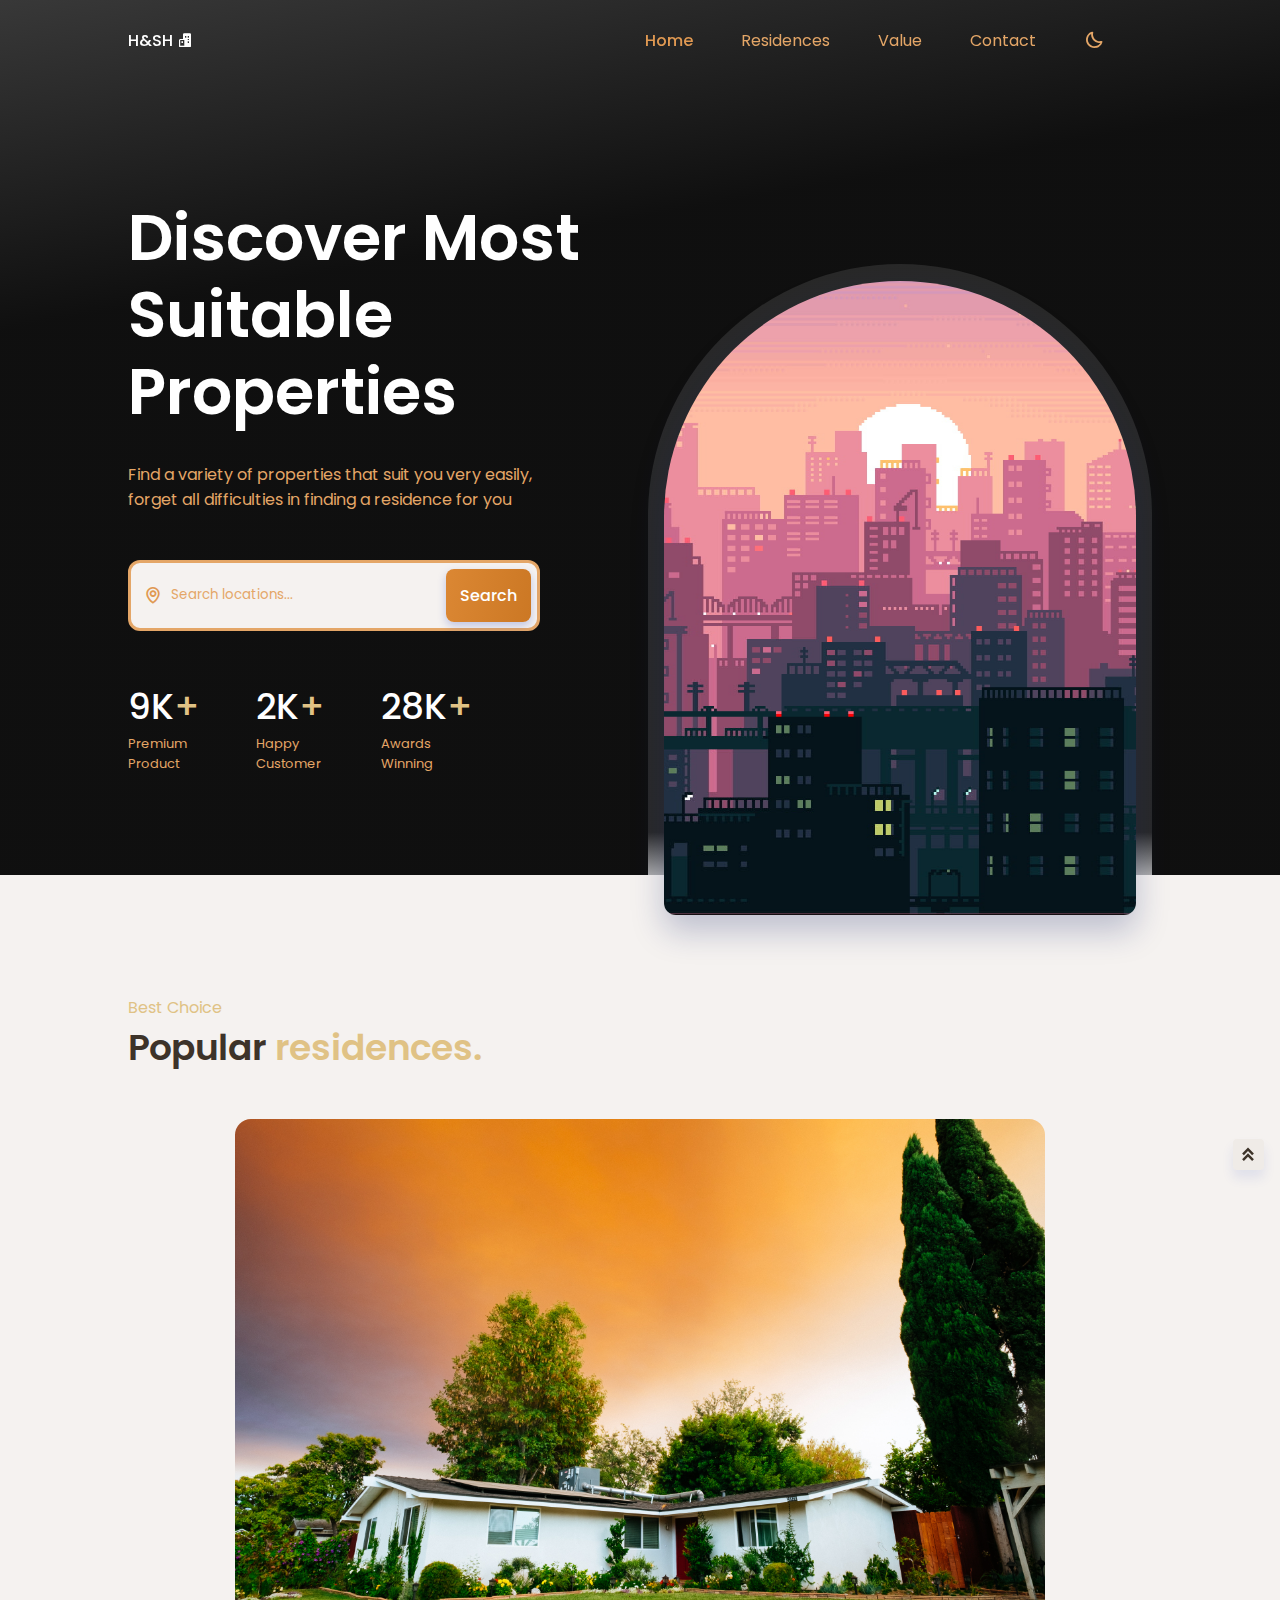
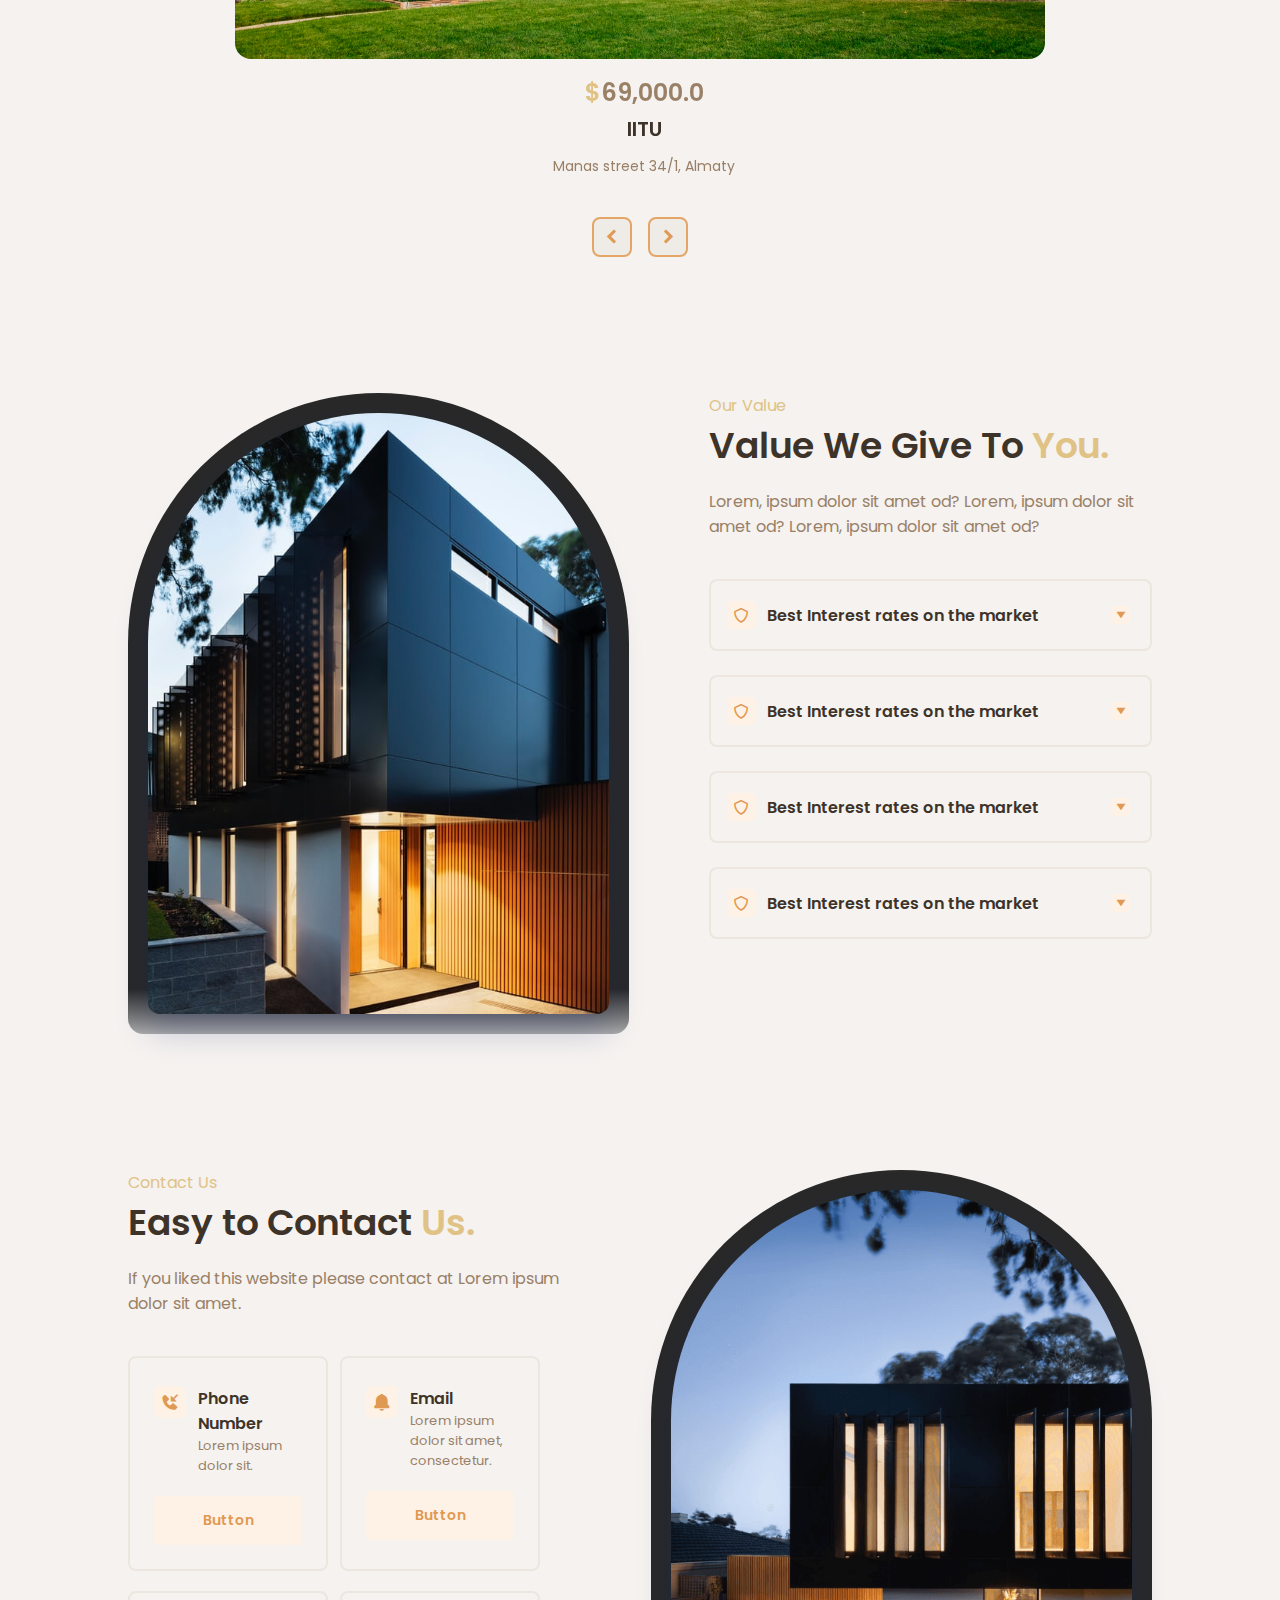
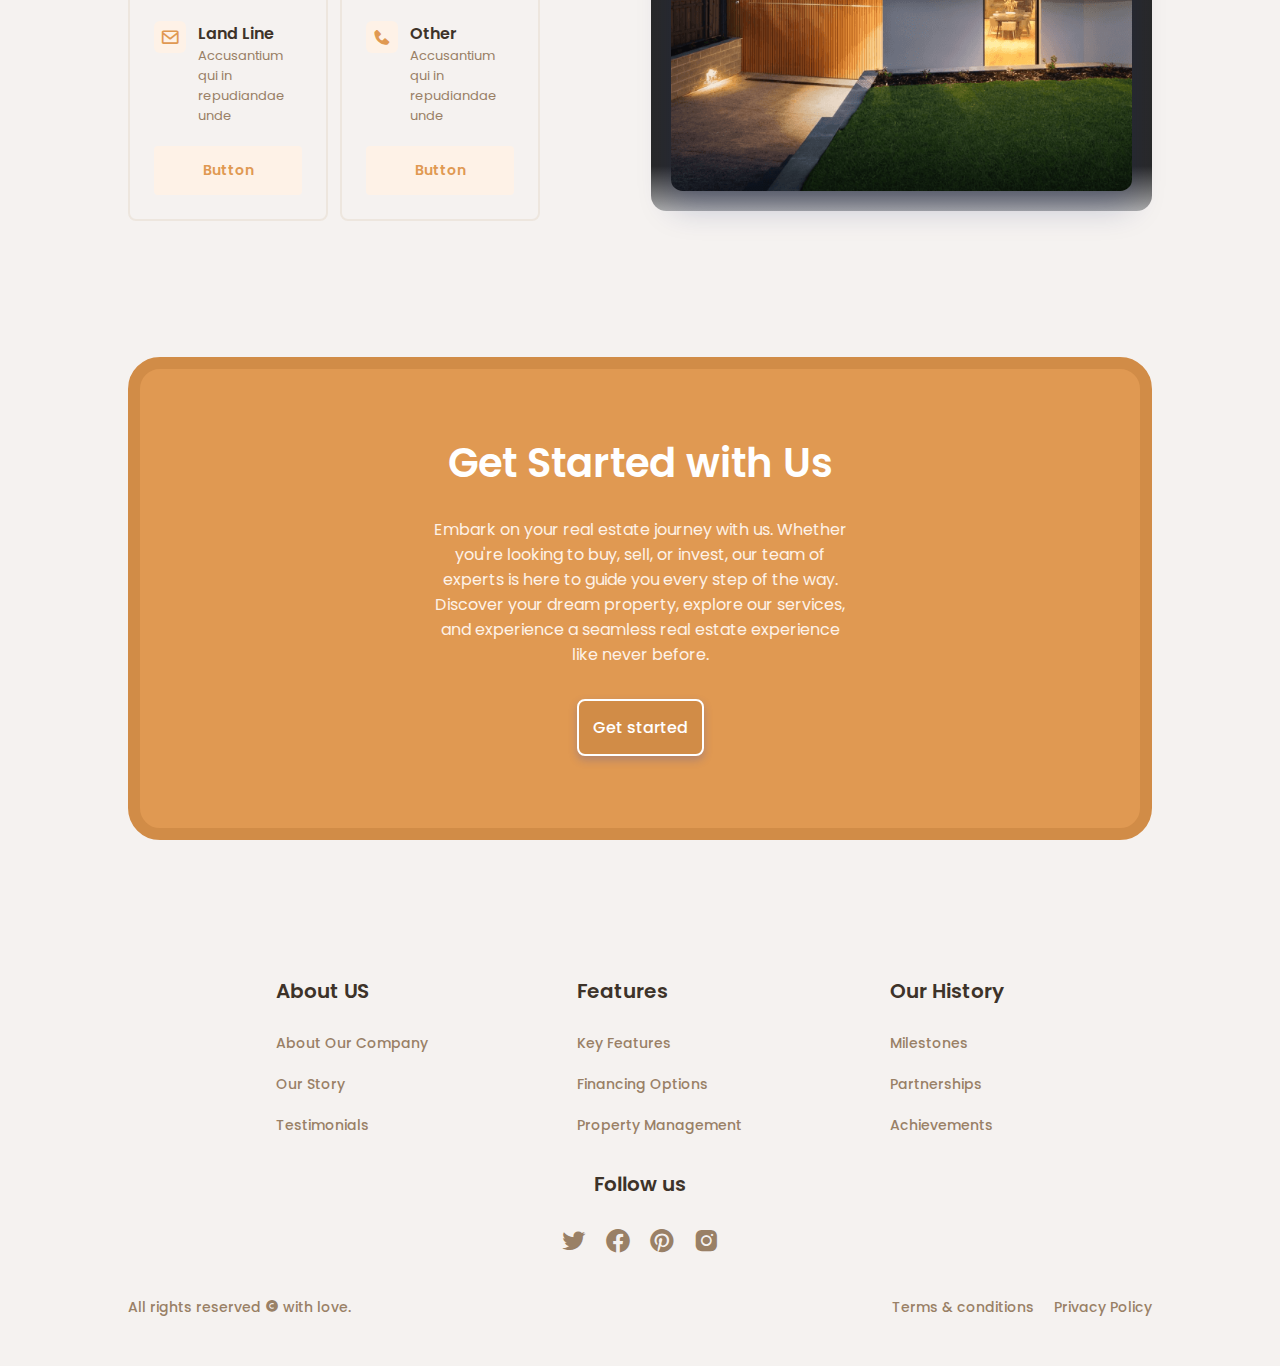
==== index.html @ 27696327 "Add files via upload" ====
<!DOCTYPE html>
<html lang="en">

<head>
    <meta charset="UTF-8">
    <meta name="viewport" content="width=device-width, initial-scale=1.0">

    <!--=============== FAVICON ===============-->
    <link rel="shortcut icon" href="assets/img/favicon.ico" type="image/x-icon">

    <!--=============== BOXICONS ===============-->
    <link href='https://unpkg.com/boxicons@2.1.4/css/boxicons.min.css' rel='stylesheet'>


    <!--=============== SWIPER CSS ===============-->
    <link rel="stylesheet" href="assets/css/swiper-bundle.min.css">
    <link rel="stylesheet" href="https://cdn.jsdelivr.net/npm/swiper@10/swiper-bundle.min.css" />

    <!--=============== CSS ===============-->
    <link rel="stylesheet" href="assets/css/styles.css">

    <title>300iq website</title>
</head>

<body class="">
    <!--==================== HEADER ====================-->
    <header class="header" id="header">
        <nav class="nav container">
            <a href="" class="nav__logo">H&SH<i class='bx bxs-buildings'></i></a>

            <div class="nav__menu">
                <ul class="nav__list">

                    <li class="nav__item">
                        <a href="#home" class="nav__link active-link">
                            <i class='bx bx-home-alt-2'></i>
                            <span>Home</span>
                        </a>
                    </li>

                    <li class="nav__item">
                        <a href="#popular" class="nav__link">
                            <i class='bx bx-building-house'></i>
                            <span>Residences</span>
                        </a>
                    </li>

                    <li class="nav__item">
                        <a href="#value" class="nav__link">
                            <i class='bx bx-award'></i>
                            <span>Value</span>
                        </a>
                    </li>

                    <li class="nav__item">
                        <a href="#contact" class="nav__link">
                            <i class='bx bx-phone'></i>
                            <span>Contact</span>
                        </a>
                    </li>
                </ul>
            </div>

            <i class="bx bx-moon change-theme" id="theme-button"></i>

            <!-- <a href="#" class="button nav__button">Subscribe</a> -->

        </nav>

    </header>

    <!--==================== MAIN ====================-->
    <main class="main">
        <!--==================== HOME ====================-->
        <section class="home section" id="home">
            <div class="home__container container grid">
                <div class="home_data">
                    <h1 class="home__title">
                        Discover Most Suitable Properties
                    </h1>
                    <p class="home__description">
                        Find a variety of properties that suit you very easily, forget all difficulties in finding a
                        residence for you
                    </p>

                    <form action="" class="home__search">
                        <i class='bx bx-map'></i>
                        <input type="search" placeholder="Search locations..." class="home__search-input">
                        <button class="button popup-enabled">Search</button>
                    </form>

                    <div class="home__value">
                        <div>
                            <h1 class="home__value-number">
                                9K<span>+</span>
                            </h1>
                            <span class="home__value-description">
                                Premium <br> Product
                            </span>
                        </div>

                        <div>
                            <h1 class="home__value-number">
                                2K<span>+</span>
                            </h1>
                            <span class="home__value-description">
                                Happy <br> Customer
                            </span>
                        </div>

                        <div>
                            <h1 class="home__value-number">
                                28K<span>+</span>
                            </h1>
                            <span class="home__value-description">
                                Awards <br> Winning
                            </span>
                        </div>
                    </div>
                </div>

                <div class="home__images">
                    <div class="home__orbe"></div>
                    <div class="home__img">
                        <img src="assets/img/home.jpg" alt="">
                    </div>
                </div>

            </div>
        </section>

        <!--==================== POPULAR ====================-->
        <section class="popular section" id="popular">
            <div class="container">
                <span class="section__subtitle">
                    Best Choice
                </span>
                <h2 class="section__title">
                    Popular <span>residences.</span>
                </h2>
                <div class="popular__container swiper">
                    <div class="swiper-wrapper">

                        <article class="popular__card swiper-slide">
                            <img class="popular__img" src="assets/img/popular1.jpg" alt="">
                            <div class="popular__data">
                                <h2 class="popular__price">
                                    <span>$</span>69,000.0
                                </h2>
                                <h3 class="popular__title">
                                    IITU
                                </h3>
                                <p class="popular__description">
                                    Manas street 34/1, Almaty
                                </p>
                            </div>
                        </article>

                        <article class="popular__card swiper-slide">
                            <img class="popular__img" src="assets/img/popular2.jpg" alt="arrr">
                            <div class="popular__data">
                                <h2 class="popular__price">
                                    <span>$</span>69,000.0
                                </h2>
                                <h3 class="popular__title">
                                    IITU
                                </h3>
                                <p class="popular__description">
                                    Manas street 34/1, Almaty
                                </p>
                            </div>
                        </article>

                        <article class="popular__card swiper-slide">
                            <img class="popular__img" src="assets/img/popular3.jpg" alt="">
                            <div class="popular__data">
                                <h2 class="popular__price">
                                    <span>$</span>69,000.0
                                </h2>
                                <h3 class="popular__title">
                                    IITU
                                </h3>
                                <p class="popular__description">
                                    Manas street 34/1, Almaty
                                </p>
                            </div>
                        </article>

                        <article class="popular__card swiper-slide">
                            <img class="popular__img" src="assets/img/popular4.jpg" alt="">
                            <div class="popular__data">
                                <h2 class="popular__price">
                                    <span>$</span>69,000.0
                                </h2>
                                <h3 class="popular__title">
                                    IITU
                                </h3>
                                <p class="popular__description">
                                    Manas street 34/1, Almaty
                                </p>
                            </div>
                        </article>

                        <article class="popular__card swiper-slide">
                            <img class="popular__img" src="assets/img/popular5.jpg" alt="">
                            <div class="popular__data">
                                <h2 class="popular__price">
                                    <span>$</span>69,000.0
                                </h2>
                                <h3 class="popular__title">
                                    IITU
                                </h3>
                                <p class="popular__description">
                                    Manas street 34/1, Almaty
                                </p>
                            </div>
                        </article>

                    </div>
                    <div class="swiper-button-next">
                        <i class='bx bxs-chevron-right'></i>
                    </div>
                    <div class="swiper-button-prev">
                        <i class='bx bxs-chevron-left'></i>
                    </div>
                </div>
            </div>
        </section>

        <!--==================== VALUE ====================-->
        <section class="value section" id="value">
            <div class="value__container container grid">
                <div class="value__images">
                    <div class="value__orbe">
                        <div class="value__img">
                            <img src="assets/img/value.jpg" alt="">
                        </div>
                    </div>
                </div>

                <div class="value__content">
                    <div class="value__data">
                        <span class="section__subtitle">Our Value</span>
                        <h2 class="section__title">Value We Give To <span>You.</span></h2>
                        <p class="value__description">
                            Lorem, ipsum dolor sit amet od?
                            Lorem, ipsum dolor sit amet od?
                            Lorem, ipsum dolor sit amet od?
                        </p>
                    </div>

                    <div class="value__accordion">

                        <div class="value__accordion-item">
                            <header class="value__accordion-header">
                                <i class='bx bx-shield value__accordion-icon'></i>
                                <h3 class="value__accordion-title">
                                    Best Interest rates on the market
                                </h3>
                                <div class="value__accordion-arrow">
                                    <i class='bx bxs-down-arrow'></i>
                                </div>
                            </header>

                            <div class="value__accordion-content">
                                <p class="value__accordion-description">
                                    Price we provide is lore Lorem ipsum, dolor sit
                                    amet consectetur adipisicing elit. Consequatur
                                    dolorem esse dignissimos
                                </p>
                            </div>
                        </div>

                        <div class="value__accordion-item">
                            <header class="value__accordion-header">
                                <i class='bx bx-shield value__accordion-icon'></i>
                                <h3 class="value__accordion-title">
                                    Best Interest rates on the market
                                </h3>
                                <div class="value__accordion-arrow">
                                    <i class='bx bxs-down-arrow'></i>
                                </div>
                            </header>

                            <div class="value__accordion-content">
                                <p class="value__accordion-description">
                                    Price we provide is lore Lorem ipsum, dolor sit
                                    amet consectetur adipisicing elit. Consequatur
                                    dolorem esse dignissimos
                                </p>
                            </div>
                        </div>

                        <div class="value__accordion-item">
                            <header class="value__accordion-header">
                                <i class='bx bx-shield value__accordion-icon'></i>
                                <h3 class="value__accordion-title">
                                    Best Interest rates on the market
                                </h3>
                                <div class="value__accordion-arrow">
                                    <!-- <i class='bx bxs-down-arrow'></i> -->
                                    <i class='bx bxs-down-arrow'></i>
                                </div>
                            </header>

                            <div class="value__accordion-content">
                                <p class="value__accordion-description">
                                    Price we provide is lore Lorem ipsum, dolor sit
                                    amet consectetur adipisicing elit. Consequatur
                                    dolorem esse dignissimos
                                </p>
                            </div>
                        </div>

                        <div class="value__accordion-item">
                            <header class="value__accordion-header">
                                <i class='bx bx-shield value__accordion-icon'></i>
                                <h3 class="value__accordion-title">
                                    Best Interest rates on the market
                                </h3>
                                <div class="value__accordion-arrow">
                                    <!-- <i class='bx bxs-down-arrow'></i> -->
                                    <i class='bx bxs-down-arrow'></i>
                                </div>
                            </header>

                            <div class="value__accordion-content">
                                <p class="value__accordion-description">
                                    Price we provide is lore Lorem ipsum, dolor sit
                                    amet consectetur adipisicing elit. Consequatur
                                    dolorem esse dignissimos
                                </p>
                            </div>
                        </div>
                    </div>

                </div>

            </div>
        </section>

        <!--==================== CONTACT ====================-->
        <section class="contact section" id="contact">
            <div class="contact__container container grid">
                <div class="contact__images">
                    <div class="contact__orbe">

                    </div>

                    <div class="contact__img">
                        <img src="assets/img/contact.png" alt="">
                    </div>
                </div>

                <div class="contact__content">
                    <div class="contact__data">
                        <span class="section__subtitle">Contact Us</span>
                        <h2 class="section__title">
                            Easy to Contact <span>Us.</span>
                        </h2>
                        <p class="contact__description">
                            If you liked this website please contact at Lorem ipsum dolor sit amet.
                        </p>
                    </div>

                    <div class="contact__card">
                        <div class="contact__card-box">
                            <div class="contact__card-info">
                                <i class='bx bxs-phone-incoming'></i>
                                <div>
                                    <h3 class="contact__card-title">
                                        Phone Number
                                    </h3>

                                    <p class="contact__card-description">
                                        Lorem ipsum dolor sit.
                                    </p>
                                </div>
                            </div>
                            <button class="contact__card-button popup-enabled">
                                Button
                            </button>
                        </div>
                        <div class="contact__card-box">
                            <div class="contact__card-info">
                                <i class='bx bxs-bell'></i>
                                <div>
                                    <h3 class="contact__card-title">
                                        Email
                                    </h3>

                                    <p class="contact__card-description">
                                        Lorem ipsum dolor sit amet, consectetur.
                                    </p>
                                </div>
                            </div>
                            <button class="contact__card-button popup-enabled">
                                Button
                            </button>
                        </div>
                        <div class="contact__card-box">
                            <div class="contact__card-info">
                                <i class='bx bx-envelope'></i>
                        <div>
                                    <h3 class="contact__card-title">
                                        Land Line
                                    </h3>

                                    <p class="contact__card-description">
                                        Accusantium qui in repudiandae unde
                                    </p>
                                </div>
                            </div>
                            <button class="contact__card-button popup-enabled">
                                Button
                            </button>
                        </div>
                        <div class="contact__card-box">
                            <div class="contact__card-info">
                                <i class='bx bxs-phone'></i>
                                <div>
                                    <h3 class="contact__card-title">
                                        Other
                                    </h3>

                                    <p class="contact__card-description">
                                        Accusantium qui in repudiandae unde
                                    </p>
                                </div>
                            </div>
                            <button class="contact__card-button popup-enabled">
                                Button
                            </button>
                        </div>
                    </div>
                </div>
            </div>
        </section>

        <!--==================== SUBSCRIBE ====================-->
        <section class="subscribe section">
            <div class="subscribe__container container">
                <h1 class="subscribe__title">
                    Get Started with Us
                </h1>
                <p class="subscribe__description">
                    Embark on your real estate journey with us. Whether you're looking to buy, sell, or invest, our team
                    of experts is here to guide you every step of the way. Discover your dream property, explore our
                    services, and experience a seamless real estate experience like never before. </p>
                <a href="#" class="button subscribe__button popup-enabled">
                    Get started
                </a>

            </div>
        </section>
    </main>

            <!--==================== LOGOS ====================-->
            <!-- <section class="logos section">
                <div class="logos__container container grid">
                    <div class="logos__img">
                        <img src="assets/img/logo1.png" alt="">
                    </div>
                    <div class="logos__img">
                        <img src="assets/img/logo2.png" alt="">
                    </div>
                    <div class="logos__img">
                        <img src="assets/img/logo3.png" alt="">
                    </div>
                    <div class="logos__img">
                        <img src="assets/img/logo4.png" alt="">
                    </div>
                </div>
            </section> -->

    <!--==================== FOOTER ====================-->
    <footer class="footer section">
        <div class="footer__container container">
            <!-- <div class="links__intro">
                <a href="" class="footer__logo">
                    <i class='bx bxs-building-house bx-flashing' ></i>
                </a>
                <p class="footer__description">
                    Stay in touch
                </p>
            </div> -->

            <div class="footer__content">

                <div>
                    <h3 class="footer__title">
                        About US
                    </h3>

                    <ul class="footer__links">
                        <li>
                            <a href="" class="footer__link popup-enabled">About Our Company</a>
                        </li>

                        <li>
                            <a href="" class="footer__link popup-enabled">Our Story</a>
                        </li>

                        <li>
                            <a href="" class="footer__link popup-enabled">Testimonials</a>
                        </li>
                    </ul>
                </div>

                <div>
                    <h3 class="footer__title">
                        Features
                    </h3>

                    <ul class="footer__links">
                        <li>
                            <a href="" class="footer__link popup-enabled">Key Features</a>
                        </li>

                        <li>
                            <a href="" class="footer__link popup-enabled">Financing Options</a>
                        </li>

                        <li>
                            <a href="" class="footer__link popup-enabled">Property Management</a>
                        </li>
                    </ul>
                </div>

                <div>
                    <h3 class="footer__title">
                        Our History
                    </h3>

                    <ul class="footer__links">
                        <li>
                            <a href="" class="footer__link popup-enabled">Milestones</a>
                        </li>

                        <li>
                            <a href="" class="footer__link popup-enabled">Partnerships</a>
                        </li>

                        <li>
                            <a href="" class="footer__link popup-enabled">Achievements</a>
                        </li>
                    </ul>
                </div>
            </div>
        </div>

        <div class="social">
            <h3 class="footer__title">
                Follow us
            </h3>

            <ul class="footer__social">
                <a href="" class="footer__social-link popup-enabled" target="_blank">
                    <i class='bx bxl-twitter'></i>
                </a>
                <a href="" class="footer__social-link popup-enabled" target="_blank">
                    <i class='bx bxl-facebook-circle'></i>
                </a>
                <a href="" class="footer__social-link popup-enabled" target="_blank">
                    <i class='bx bxl-pinterest'></i>
                </a>
                <a href="" class="footer__social-link popup-enabled" target="_blank">
                    <i class='bx bxl-instagram-alt'></i>
                </a>
            </ul>
        </div>

        <div class="footer__info container">
            <span class="footer__copy">
                All rights reserved <i class='bx bxs-copyright'></i> with love.
            </span>

            <div class="footer__privacy">
                <a href="#" class='popup-enabled'>Terms & conditions</a>
                <a href="#" class='popup-enabled'>Privacy Policy</a>
            </div>
        </div>

    </footer>


    <!--========== SCROLL UP ==========-->
    <a href="" class="scrollup" id="scroll-up">
        <i class='bx bxs-chevrons-up'></i>
    </a>

    <!--=============== SCROLLREVEAL ===============-->
    <script src=""></script>

    <!--=============== SWIPER JS ===============-->
    <script src="assets/js/swiper-bundle.min.js"></script>

    <script src="https://cdn.jsdelivr.net/npm/swiper@10/swiper-bundle.min.js"></script>


    <!--=============== MAIN JS ===============-->
    <script src="assets/js/main.js"></script>
</body>

</html>
---- assets/css/styles.css ----
/*=============== GOOGLE FONTS ===============*/
@import url("https://fonts.googleapis.com/css2?family=Poppins:wght@400;500;600&display=swap");

/*=============== VARIABLES CSS ===============*/
:root {
  --header-height: 3.5rem;

  --first-color: hsl(30, 70%, 60%);
  --first-color-alt: hsl(30, 70%, 45%);
  --first-color-light: hsl(30, 60%, 55%);
  --first-color-lighten: hsl(30, 90%, 95%);
  --second-color: hsl(40, 60%, 70%);
  --title-color: hsl(30, 20%, 20%);
  --text-color: hsl(30, 20%, 50%);
  --text-color-light: hsl(30, 70%, 65%);
  --border-color: hsl(30, 30%, 90%);
  --body-color: hsl(30, 20%, 95%);
  --container-color: hsl(30, 20%, 92%);

  /*========== Font and typography ==========*/
  /*.5rem = 8px | 1rem = 16px ...*/
  --body-font: 'Poppins', sans-serif;
  --biggest-font-size: 2.25rem;
  --h1-font-size: 1.5rem;
  --h2-font-size: 1.25rem;
  --h3-font-size: 1rem;
  --normal-font-size: .938rem;
  --small-font-size: .813rem;
  --smaller-font-size: .75rem;

  /*========== Font weight ==========*/
  --font-medium: 500;
  --font-semi-bold: 600;

  /*========== z index ==========*/
  --z-tooltip: 10;
  --z-fixed: 100;
}

/* Responsive typography */
@media screen and (min-width: 1024px) {
  :root {
    --biggest-font-size: 4rem;
    --h1-font-size: 2.25rem;
    --h2-font-size: 1.5rem;
    --h3-font-size: 1.25rem;
    --normal-font-size: 1rem;
    --small-font-size: .875rem;
    --smaller-font-size: .813rem;
  }
}

/*=============== BASE ===============*/
* {
  box-sizing: border-box;
  padding: 0;
  margin: 0;
}

html {
  scroll-behavior: smooth;
}

body {
  font-family: var(--body-font);
  font-size: var(--normal-font-size);
  background-color: var(--body-color);
  color: var(--text-color);
  transition: 3s;
}

h1,
h2,
h3 {
  color: var(--title-color);
  font-weight: var(--font-semi-bold);
}

ul {
  list-style: none;
}

a {
  text-decoration: none;
}

img {
  max-width: 100%;
  height: auto;
}

input,
button {
  font-family: var(--body-font);
  outline: none;
  border: none;
}

/*=============== THEME ===============*/
.change-theme {
  font-size: 1.25rem;
  color: #fff;
  cursor: pointer;
  transition: .3s;
}

.change-theme:hover {
  color: var(--first-color);
}

/*========== Variables Dark theme ==========*/
body.dark-theme {

  --first-color: hsl(30, 70%, 62%);
  --second-color: hsl(25, 57%, 54%);
  --title-color: hsl(30, 8%, 95%);
  --text-color: hsl(30, 8%, 70%);
  --border-color: hsl(30, 16%, 14%);
  --body-color: hsl(30, 12%, 8%);
  --container-color: hsl(30, 16%, 12%);

}

/*========== 
    Color changes in some parts of 
    the website, in dark theme 
==========*/

/* .dark-theme .home__search,
.dark-theme .swiper-button-next,
.swiper-button-prev {
  border: 3px solid var(--border-color);
} */

.dark-theme .nav__menu,
.dark-theme .home__img,
.dark-theme .popular__card:hover,
.dark-theme .value__img,
.dark-theme .accordion-open,
.dark-theme .accordion-open .value__accordion-icon,
.dark-theme .accordion-open .value__accordion-arrow,
.dark-theme .contact__img,
.dark-theme .contact__card-box:hover,
.dark-theme .scrollup {
  box-shadow: none;
}

.dark-theme .value__orbe,
.dark-theme .value__accordion-icon,
.dark-theme .value__accordion-arrow,
.dark-theme .contact__orbe,
.dark-theme .contact__card i,
.dark-theme .contact__card-button,
.dark-theme .subscribe__container {
  background-color: var(--container-color);
}

.dark-theme .subscribe__container {
  border: 6px solid var(--border-color);
}

.dark-theme .subscribe__description {
  color: var(--text-color);
}

.dark-theme::-webkit-scrollbar {
  background-color: hsl(228, 4%, 15%);
}

.dark-theme::-webkit-scrollbar-thumb {
  background-color: hsl(228, 4%, 25%);
}

.dark-theme::-webkit-scrollbar-thumb:hover {
  background-color: hsl(228, 4%, 35%);
}

/*=============== REUSABLE CSS CLASSES ===============*/
.container {
  max-width: 1024px;
  margin-left: 1.5rem;
  margin-right: 1.5rem;
}

.grid {
  display: grid;
}

.section {
  padding: 4.5rem 0 2rem;
}

.section__title {
  font-size: var(--h2-font-size);
  margin-bottom: 1rem;
}

.section__title span {
  color: var(--second-color);
}

.section__subtitle {
  display: block;
  font-size: var(--small-font-size);
  color: var(--second-color);
}

.main {
  overflow: hidden;
}

/*=============== HEADER & NAV ===============*/
.header {
  position: fixed;
  top: 0;
  left: 0;
  width: 100%;
  background-color: transparent;
  z-index: var(--z-fixed);
  transition: .4s;
}

nav {
  height: var(--header-height);
  display: flex;
  justify-content: space-between;
  align-items: center;
}

.nav__logo {
  color: #fff;
  display: inline-flex;
  align-items: center;
  column-gap: .25rem;
  font-weight: var(--font-medium);
  transition: .3s;
}

.nav__logo i {
  font-size: 1rem;
}

.nav__logo:hover {
  color: var(--first-color);
}

@media screen and (max-width:1023px) {
  .nav__menu {
    position: fixed;
    bottom: 2rem;
    background-color: var(--container-color);
    box-shadow: 0 8px 24px hsla(228, 66%, 45%, .15);
    width: 90%;
    left: 0;
    right: 0;
    margin: 0 auto;
    padding: 1.3rem 3rem;
    border-radius: 1.25rem;
    transition: .4s;
  }

  .nav__list {
    display: flex;
    justify-content: space-between;
    align-items: center;
  }

  .nav__link {
    color: var(--text-color);
    display: flex;
    padding: 0.5rem;
    border-radius: 50%;
  }

  .nav__link i {
    font-size: 1.25rem;
  }

  .nav__link span {
    display: none;
  }
}

/* Change background header */
.scroll-header {
  background-color: var(--body-color);
  box-shadow: 0 1px 4px hsla(228, 4%, 15%, .1);
}

.scroll-header .nav__logo {
  color: var(--first-color);
}

.scroll-header .change-theme {
  color: var(--title-color);
}

/* Active link */
.active-link {
  background: linear-gradient(101deg, hsl(30, 70%, 53%), hsl(30, 70%, 47%));
  color: #fff;
  box-shadow: 0 4px 8px hsla(228, 66%, 45%, .25);
}

/*=============== HOME ===============*/
.home {
  background: linear-gradient(170deg, hsl(0, 0%, 22%) 0%, hsl(0, 0%, 6%)30%);
  padding-bottom: 0;
}

.home__container {
  padding-top: 4rem;
  padding-bottom: 4rem;
  row-gap: 3.5rem;
}

.home__title,
.home__value-number {
  color: #fff;
}

.home__title {
  font-size: var(--biggest-font-size);
  line-height: 120%;
  margin-bottom: 1.25rem;
}

.home__description {
  color: var(--text-color-light);
  margin-bottom: 2rem;
}

.home__search {
  background-color: var(--body-color);
  padding: .35rem .35rem .35rem .75rem;
  display: flex;
  align-items: center;
  border-radius: 0.75rem;
  border: 3px solid var(--text-color-light);
  margin-bottom: 2rem;
}

.home__search i {
  font-size: 1.25rem;
  color: var(--first-color);
}

.home__search-input {
  width: 90%;
  background-color: var(--body-color);
  color: var(--text-color);
  margin: 0 .5rem;
}

.home__search-input::placeholder {
  color: var(--text-color-light);
}

.home__value {
  display: flex;
  column-gap: 2.5rem;
}

.home__value-number {
  font-size: var(--h1-font-size);
  font-weight: var(--font-medium);
}

.home__value-number span {
  color: var(--second-color);
}

.home__value-description {
  display: flex;
  color: var(--text-color-light);
  font-size: var(--smaller-font-size);
}

.home__images {
  position: relative;
  display: flex;
  justify-content: center;
  bottom: -4rem;
}

.home__orbe {
  width: 265px;
  height: 284px;
  background: linear-gradient(180deg, hsl(0, 0%, 16%) 93%, hsl(0, 0%, 67%) 100%);
  border-radius: 135px 135px 0 0;
}

.home__img {
  position: absolute;
  width: 250px;
  height: 300px;
  overflow: hidden;
  border-radius: 125px 125px 12px 12px;
  display: inline-flex;
  align-items: flex-end;
  bottom: -1.5rem;
  box-shadow: 0 16px 32px hsla(228, 66%, 25%, .25);
}

/*=============== BUTTON ===============*/
.button {
  display: inline-block;
  background: linear-gradient(101deg, hsl(30, 70%, 53%), hsl(30, 70%, 47%));
  color: #fff;
  padding: 14px;
  border-radius: 0.5rem;
  font-size: var(--normal-font-size);
  font-weight: var(--font-medium);
  box-shadow: 0 4px 8px hsla(228, 66%, 45%, .25);
  transition: .3s;
  cursor: pointer;
}

.button:hover {
  box-shadow: 0 4px 12px hsla(228, 66%, 25%, .25);
}

/* .nav__button {
  display: none;
} */

/*=============== LOGOS ===============*/
.logos__container {
  /* padding-top: 2rem; */
  grid-template-columns: repeat(2, 1fr);
  gap: 3rem 2rem;
}

.logos__img {
  text-align: center;
}

.logos__img img {
  height: 60px;
  opacity: .2;
  transition: .3s;
}

.logos__img img:hover {
  opacity: .8;
}

/*=============== POPULAR ===============*/
.popular__container {
  padding: 1rem 0 1.5rem;
}

.popular__card {
  display: flex;
  flex-direction: column;
  align-items: center;
  text-align: center;
  width: 290px;
  padding: 1.5rem 0.5rem;
  border-radius: 1rem;
  margin: 0 auto;
  transition: 0.4s;
  /* background-color: var(--container-color); */
}

.popular__img {
  border-radius: 1rem;
  margin-bottom: 1rem;
  max-height: 60vh;
}

.popular__data {
  padding: 0 1rem 0 0.5rem;
}

.popular__price {
  font-size: var(--h2-font-size);
  color: var(--text-color);
  margin-bottom: 0.25rem;
  /* text-align: center; */

}

.popular__price span {
  color: var(--second-color);
  
}

.popular__title {
  font-size: var(--h3-font-size);
  margin-bottom: 0.75rem;
  /* text-align: center; */

}

.popular__description {
  /* text-align: center; */
  font-size: var(--small-font-size);
}

.popular__card:hover {
  box-shadow: 0 12px 16px hsla(228, 66%, 45%, .1);
}

/* Swiper class */
.swiper-wrapper {
  margin-bottom: 1.5rem;
}

.swiper-button-prev::after,
.swiper-button-next::after {
  content: '';
}

.swiper-button-next,
.swiper-button-prev {
  top: initial;
  bottom: 0;
  width: initial;
  height: initial;
  background-color: var(--container-color);
  border: 2px solid var(--text-color-light);
  padding: 6px;
  border-radius: .5rem;
  font-size: 1.5rem;
  color: var(--first-color);
}

.swiper-button-prev {
  left: calc(50% - 3rem);
}

.swiper-button-next {
  right: calc(50% - 3rem);
}

/*=============== VALUE ===============*/
.value__container {
  row-gap: 3rem;
}

.value__images {
  position: relative;
  display: flex;
  justify-content: center;
}

.value__orbe {
  width: 266px;
  height: 316px;
  background: linear-gradient(180deg, hsl(0, 0%, 16%) 93%, hsl(0, 0%, 67%) 100%);
  border-radius: 135px 135px 16px 16px;
}

.value__img {
  position: absolute;
  width: 250px;
  height: 300px;
  overflow: hidden;
  border-radius: 125px 125px 12px 12px;
  inset: 0;
  margin: auto;
  box-shadow: 0 16px 32px hsla(228, 66%, 25%, .25);
}

.value__description {
  font-size: var(--small-font-size);
  margin-bottom: 2rem;
}

.value__accordion {
  display: grid;
  row-gap: 1.5rem;
}

.value__accordion-item {
  background-color: var(--body-color);
  border: 2px solid var(--border-color);
  border-radius: .5rem;
  padding: 1rem .75rem;
}

.value__accordion-header {
  display: flex;
  align-items: center;
  cursor: pointer;
}

.value__accordion-icon {
  background-color: var(--first-color-lighten);
  padding: 5px;
  border-radius: .25rem;
  font-size: 18px;
  color: var(--first-color);
  margin-right: .75rem;
  transition: .3s;
}

.value__accordion-title {
  font-size: var(--small-font-size);
}

.value__accordion-arrow {
  display: inline-flex;
  background-color: var(--first-color-lighten);
  padding: .25rem;
  color: var(--first-color);
  border-radius: 2px;
  font-size: 10px;
  margin-left: auto;
  transition: .3s;
}

.value__accordion-arrow i {
  transition: .4s;
}

.value__accordion-description {
  font-size: var(--smaller-font-size);
  padding: 1.25rem 2.5rem 0 2.75rem;
}

.value__accordion-content {
  overflow: hidden;
  height: 0;
  transition: all 0.3s ease;
}

.accordion-open {
  box-shadow: 0 12px 32px hsla(228, 66%, 45%, .1);
  transition: .4s;
}

.accordion-open .value__accordion-icon {
  box-shadow: 0 4px 4px hsla(228, 66%, 45%, .1);
}

.accordion-open .value__accordion-arrow {
  box-shadow: 0 2px 4px hsla(228, 66%, 45%, .1);
}

.accordion-open .value__accordion-arrow i {
  transition: 0.3s;
  transition: rotate(-180deg);
}

/*=============== CONTACT ===============*/
.contact__container {
  row-gap: 2rem;
}

.contact__images {
  position: relative;
  display: flex;
  justify-content: center;
}

.contact__orbe {
  width: 266px;
  height: 316px;
  background: linear-gradient(180deg, hsl(0, 0%, 16%) 93%, hsl(0, 0%, 67%) 100%);
  border-radius: 135px 135px 16px 16px;
}

.contact__img {
  position: absolute;
  width: 250px;
  height: 300px;
  overflow: hidden;
  border-radius: 125px 125px 12px 12px;
  inset: 0;
  margin: auto;
  box-shadow: 0 16px 32px hsla(228, 66%, 25%, .25);
}

.contact__description {
  font-size: var(--small-font-size);
  margin-bottom: 2.5rem;
}

.contact__card {
  display: grid;
  grid-template-columns: repeat(2, 1fr);
  gap: 1.25rem .75rem;
}

.contact__card-box {
  background-color: var(--body-color);
  border: 2px solid var(--border-color);
  padding: 1.25rem .75rem;
  border-radius: .5rem;
  transition: .3s;
}

.contact__card-info {
  display: flex;
  align-items: flex-start;
  column-gap: .75rem;
  margin-bottom: 1.25rem;
}

.contact__card i {
  padding: 6px;
  background-color: var(--first-color-lighten);
  border-radius: 6px;
  font-size: 1.25rem;
  color: var(--first-color);
}

.contact__card-title {
  font-size: var(--normal-font-size);
}

.contact__card-description {
  font-size: var(--smaller-font-size);
}

.contact__card-button {
  font-size: var(--small-font-size);
  padding: 14px 0;
  width: 100%;
  border-radius: .25rem;
  background: var(--first-color-lighten);
  color: var(--first-color);
  font-weight: var(--font-semi-bold);
  box-shadow: none;
  transition: all .4s ease;
}

.contact__card-button:hover {
  background-color: var(--first-color);
  color: #fff;
}

.contact__card-box:hover {
  box-shadow: 0 8px 24px hsla(228, 66%, 45%, .1);
}

/*=============== SUBSCRIBE ===============*/
.subscribe {
  padding: 2.5rem 0;
}

.subscribe__container {
  background-color: var(--first-color);
  padding: 3rem 2rem;
  border-radius: 1.25rem;
  border: 6px solid var(--first-color-light);
  text-align: center;
}

.subscribe__title {
  font-size: var(--h2-font-size);
  color: #fff;
  margin-bottom: 1rem;
}

.subscribe__description {
  color: var(--first-color-lighten);
  font-size: var(--small-font-size);
  margin-bottom: 2rem;
}

.subscribe__button {
  border: 2px solid #fff;
  background: var(--first-color-light);
  font-size: var(--small-font-size);
}

.subscribe__button:hover {
  background-color: var(--first-color);
}

/*=============== FOOTER ===============*/
.footer__container {
  row-gap: 2.5rem;
}

.footer__logo {
  color: var(--first-color);
  font-size: var(--h3-font-size);
  font-weight: var(--font-semi-bold);
  display: inline-flex;
  align-items: center;
  column-gap: .25rem;
  margin-bottom: .75rem;
}

.footer__logo i {
  font-size: 4rem;
}

.footer__description,
.footer__link {
  font-size: var(--small-font-size);
  font-weight: var(--font-medium);
}

.footer__content,
.footer__links {
  display: grid;
}

.footer__content {
  display: flex;
  justify-content: space-evenly;
  margin: auto;
}

.footer__title {
  font-size: var(--h3-font-size);
  margin-bottom: 1rem;
}

.footer__links {
  row-gap: .5rem;
}

.footer__link {
  color: var(--text-color);
  transition: .3s;
}

.footer__link:hover {
  color: var(--title-color);
}

.social {
  margin: 2rem;
  display: flex;
  justify-content: center;
  align-items: center;
  flex-direction: column;
}

.footer__social {
  display: flex;
  justify-content: center;
  text-align: center;
  column-gap: 1rem;
}

.footer__social-link {
  font-size: 1.75rem;
  color: var(--text-color);
  transition: .3s;
}

.footer__social-link:hover {
  color: var(--title-color);
}

.footer__info,
.footer__privacy {
  display: flex;
}

.footer__info {
  padding-bottom: 6rem;
  margin-top: 1rem;
  flex-direction: column;
  text-align: center;
  row-gap: 1.5rem;
}

.footer__copy,
.footer__privacy a {
  font-size: var(--small-font-size);
  font-weight: var(--font-medium);
  color: var(--text-color);
}

.footer__privacy {
  justify-content: center;
  column-gap: 1.25rem;
}

/*=============== SCROLL BAR ===============*/
::-webkit-scrollbar {
  width: .6rem;
  border-radius: .5rem;
  background-color: hsl(228, 8%, 76%);
}

::-webkit-scrollbar-thumb {
  background-color: hsl(228, 8%, 64%);
  border-radius: .5rem;
}

::-webkit-scrollbar-thumb:hover {
  background-color: hsl(228, 8%, 54%);
  border-radius: .5rem;
}

/*=============== SCROLL UP ===============*/
.scrollup {
  position: fixed;
  right: 1rem;
  bottom: -30%;
  background-color: var(--container-color);
  box-shadow: 0 8px 12px hsla(228, 66%, 45%, .1);
  display: inline-flex;
  padding: .35rem;
  border-radius: .25rem;
  color: var(--title-color);
  font-size: 1.25rem;
  z-index: var(--z-tooltip);
  transition: .3s;
}

.scrollup:hover {
  transform: translateY(-.25rem);
  color: var(--first-color);
}

/* Show Scroll Up*/
.show-scroll {
  bottom: 8rem;
}

/*=============== BREAKPOINTS ===============*/
/* For small devices */
@media screen and (max-width:350px) {
  .container {
    margin-left: 1rem;
    margin-right: 1rem;
  }

  .section {
    padding: 3.5rem 0 1rem;
  }

  .home {
    padding-bottom: 0;
  }

  .contact__card {
    grid-template-columns: repeat(1, 180px);
    justify-content: center;
  }

}

@media screen and (max-width: 320px) {
  .nav__menu {
    padding: 1.3rem 1.5rem;
  }

  .home__value {
    column-gap: 1rem;
  }

  .home__img {
    width: 220px;
    height: 280px;
  }

  .home__orbe {
    width: 240px;
    height: 264px;
  }

  .logos__container {
    gap: 2rem 1rem;
  }

  .popular__card {
    width: 230px;
    padding: .5rem .5rem .75rem;
    
  }

  .value__img {
    width: 220px;
    height: 260px;

  }

  .value__orbe,
  .contact__orbe {
    width: 236px;
    height: 280px;
  }

  .subscribe__container {
    padding: 2rem 1rem;
  }

  .footer__content {
    gap: 1rem;
  }
}

/* For medium devices */
@media screen and (min-width:576px) {
  .nav__menu {
    width: 342px;
  }

  .home__search {
    width: 412px;
  }

  .contact__card {
    grid-template-columns: repeat(2, 192px);
    justify-content: center;
  }

  .footer__content {
    grid-template-columns: repeat(3, max-content);
  }

}

@media screen and (min-width: 767px) {
  .home__container {
    grid-template-columns: repeat(2, 1fr);
    padding-top: 2rem;
  }

  .home__orbe {
    align-self: flex-end;
  }

  .home__data {
    padding-bottom: 2rem;
  }

  .logos__container {
    padding-top: 1rem;
    grid-template-columns: repeat(4, max-content);
    justify-content: center;
  }

  .value__container,
  .contact__container {
    grid-template-columns: repeat(2, 1fr);
    align-items: center;
  }

  .contact__images {
    order: 1;
  }

  .contact__card {
    justify-content: initial;
  }

  .subscribe__container {
    padding: 3rem 13rem;
  }

  .footer__container {
    grid-template-columns: repeat(2, max-content);
    justify-content: space-between;
  }
}

/* For large devices */
@media screen and (min-width:1023px) {
  .section {
    padding: 7.5rem 0 1rem;
  }

  .section__title {
    font-size: 2.25rem;
  }

  .section__subtitle {
    font-size: var(--normal-font-size);
  }

  .nav {
    height: calc(var(--header-height) + 1.5rem);
  }

  .nav__menu {
    width: initial;
    margin-left: auto;
  }

  .nav__list {
    display: flex;
    column-gap: 3rem;
  }

  .nav__link {
    color: var(--text-color-light);
  }

  .nav__link i {
    display: none;
  }

  .active-link {
    background: none;
    box-shadow: none;
    color: var(--first-color);
    font-weight: var(--font-medium);
  }

  .change-theme {
    margin: 0 3rem;
    color: var(--text-color-light);
  }

  .scroll-header .nav__link,
  .scroll-header .change-theme {
    color: var(--text-color);
  }

  .scroll-header .active-link {
    color: var(--first-color);
  }

  .home {
    padding-bottom: 0;
  }

  .home__container {
    padding-top: 5rem;
    column-gap: 2rem;
  }

  .home__data {
    padding-bottom: 4rem;
  }

  .home__title {
    margin-bottom: 2rem;
  }

  .home__description,
  .home__search {
    margin-bottom: 3rem;
  }

  .home__value {
    column-gap: 3.5rem;
  }

  .home__orbe {
    width: 504px;
    height: 611px;
    border-radius: 256px 256px 0 0;
  }

  .home__img {
    width: 472px;
    height: 634px;
    border-radius: 236px 236px 12px 12px;
    bottom: -2.5rem;
  }

  .logos__img {
    height: 100px;
  }

  .popular__card {
    width: 320px;
    padding: .75rem .75rem 2rem;
  }

  .popular__data {
    padding: 0 .25rem 0 .75rem;
  }

  .value__container,
  .contact__container {
    align-items: flex-start;
    column-gap: 5rem;
  }

  .value__orbe,
  .contact__orbe {
    width: 501px;
    height: 641px;
    border-radius: 258px 258px 16px 16px;
  }

  .value__img,
  .contact__img {
    width: 461px;
    height: 601px;
    border-radius: 238px 238px 12px 12px;
  }

  .value__img img,
  .contact__img img {
    max-width: initial;
    width: 490px;
  }

  .value__description,
  .contact__description {
    font-size: var(--normal-font-size);
    margin-bottom: 2.5rem;
  }

  .value__accordion-title {
    font-size: var(--normal-font-size);
  }

  .value__accordion-item {
    padding: 1.25rem 1.25rem 1.25rem 1rem;
  }

  .value__accordion-description {
    padding-bottom: 1rem;
    font-size: var(--small-font-size);
  }

  .contact__card {
    grid-template-columns: repeat(2, 200px);
  }

  .contact__card-box {
    padding: 28px 1.5rem 1.5rem ;
  }

  .subscribe__container {
    padding: 4rem 10rem 4.5rem;
    border-radius: 2rem;
    border: 12px solid var(--first-color-light);
  }

  .subscribe__title {
    font-size: 2.5rem;
    margin-bottom: 1.5rem;
  }

  .subscribe__description {
    font-size: var(--normal-font-size);
     padding: 0 8rem;
  }

  .subscribe__button {
    font-size: var(--normal-font-size);
  }

  .footer__content {
    grid-template-columns: repeat(4, max-content);
  }

  .footer__title {
    margin-bottom: 1.5rem;
  }

  .footer__links {
    row-gap: 1rem;
  }

  .footer__info{
    flex-direction: row;
    justify-content: space-between;
    padding-bottom: 2rem;
  }

  .show-scroll {
    bottom: 3rem;
    right: 3rem;
  }

}

@media screen and (min-width: 1040px) {
  .container {
    margin-left: auto;
    margin-right: auto;
  }

  .home__container {
    column-gap: 4rem;
  }

}

/* For 2K & 4K resolutions */
@media screen and (min-width: 2040px) {
  body {
    zoom: 1.5;
  }
}
@media screen and (min-width: 3840px) {
  body {
    zoom: 2;
  }
}
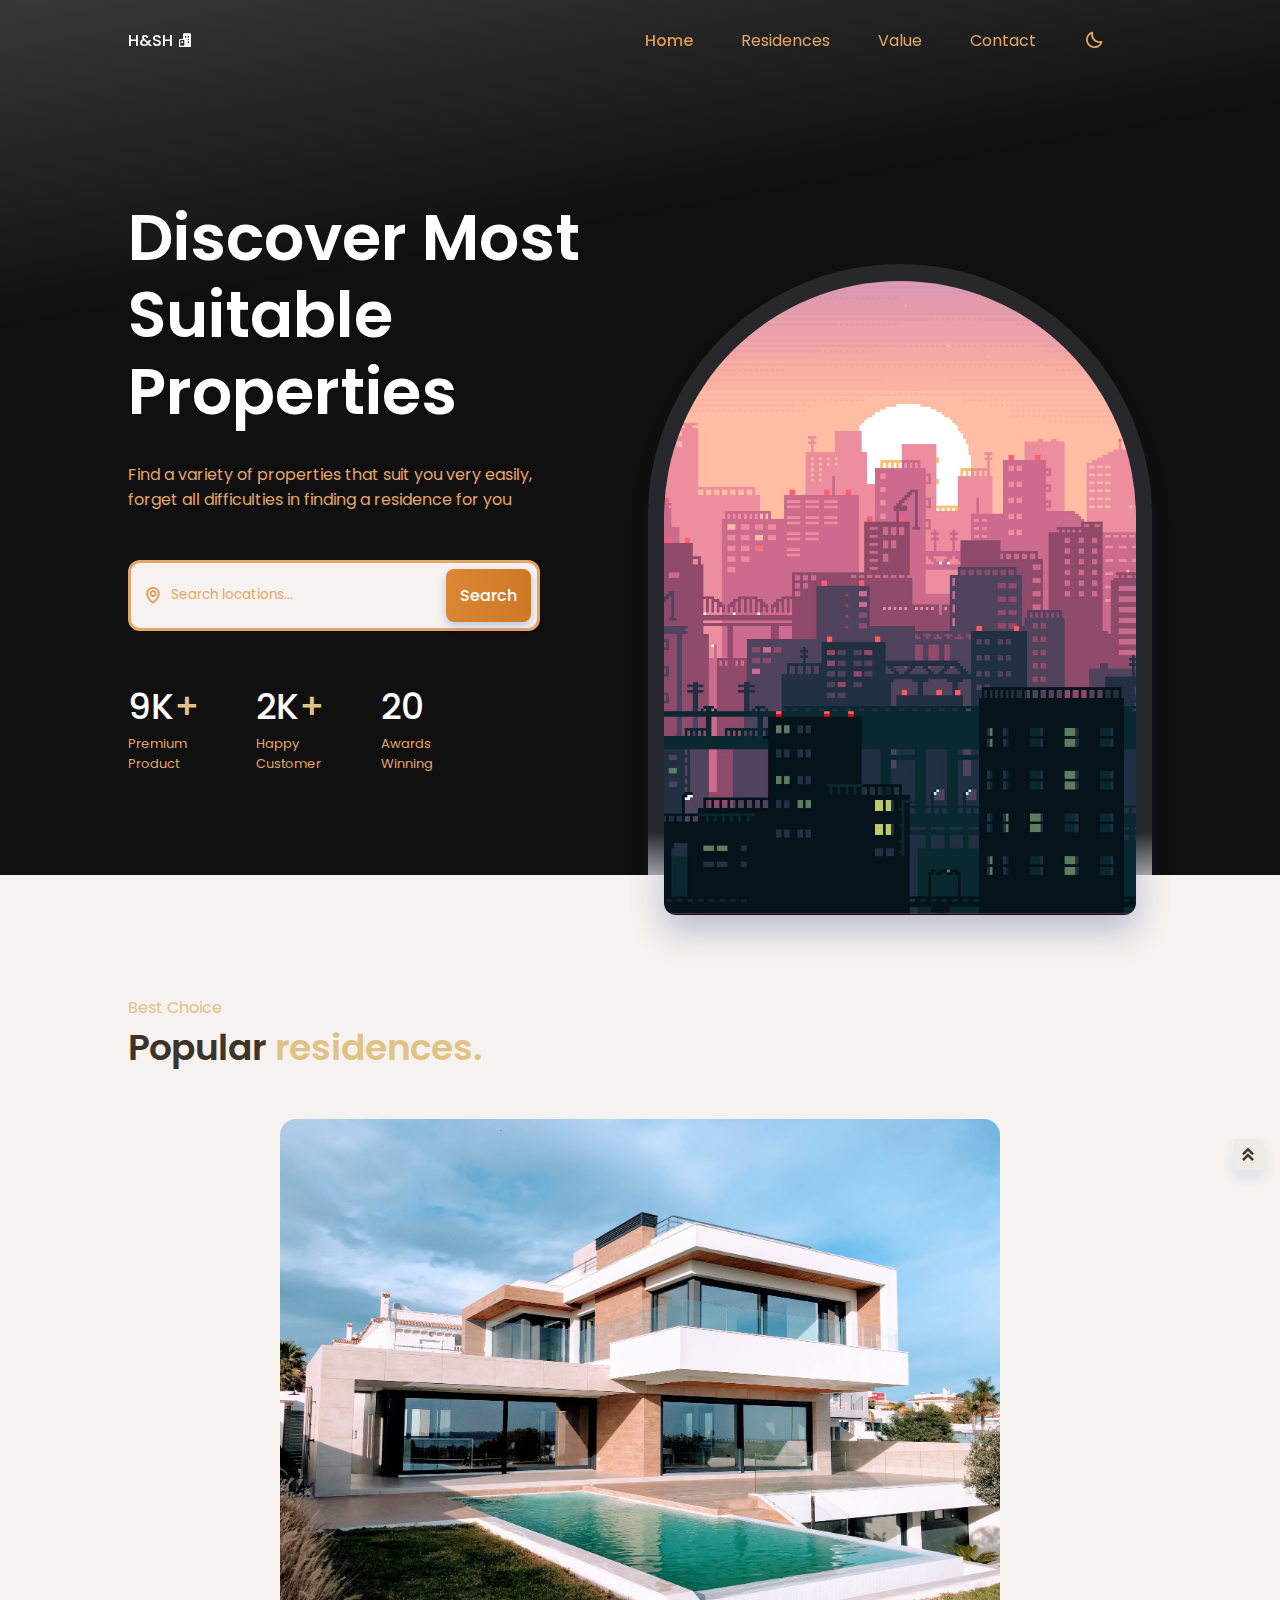
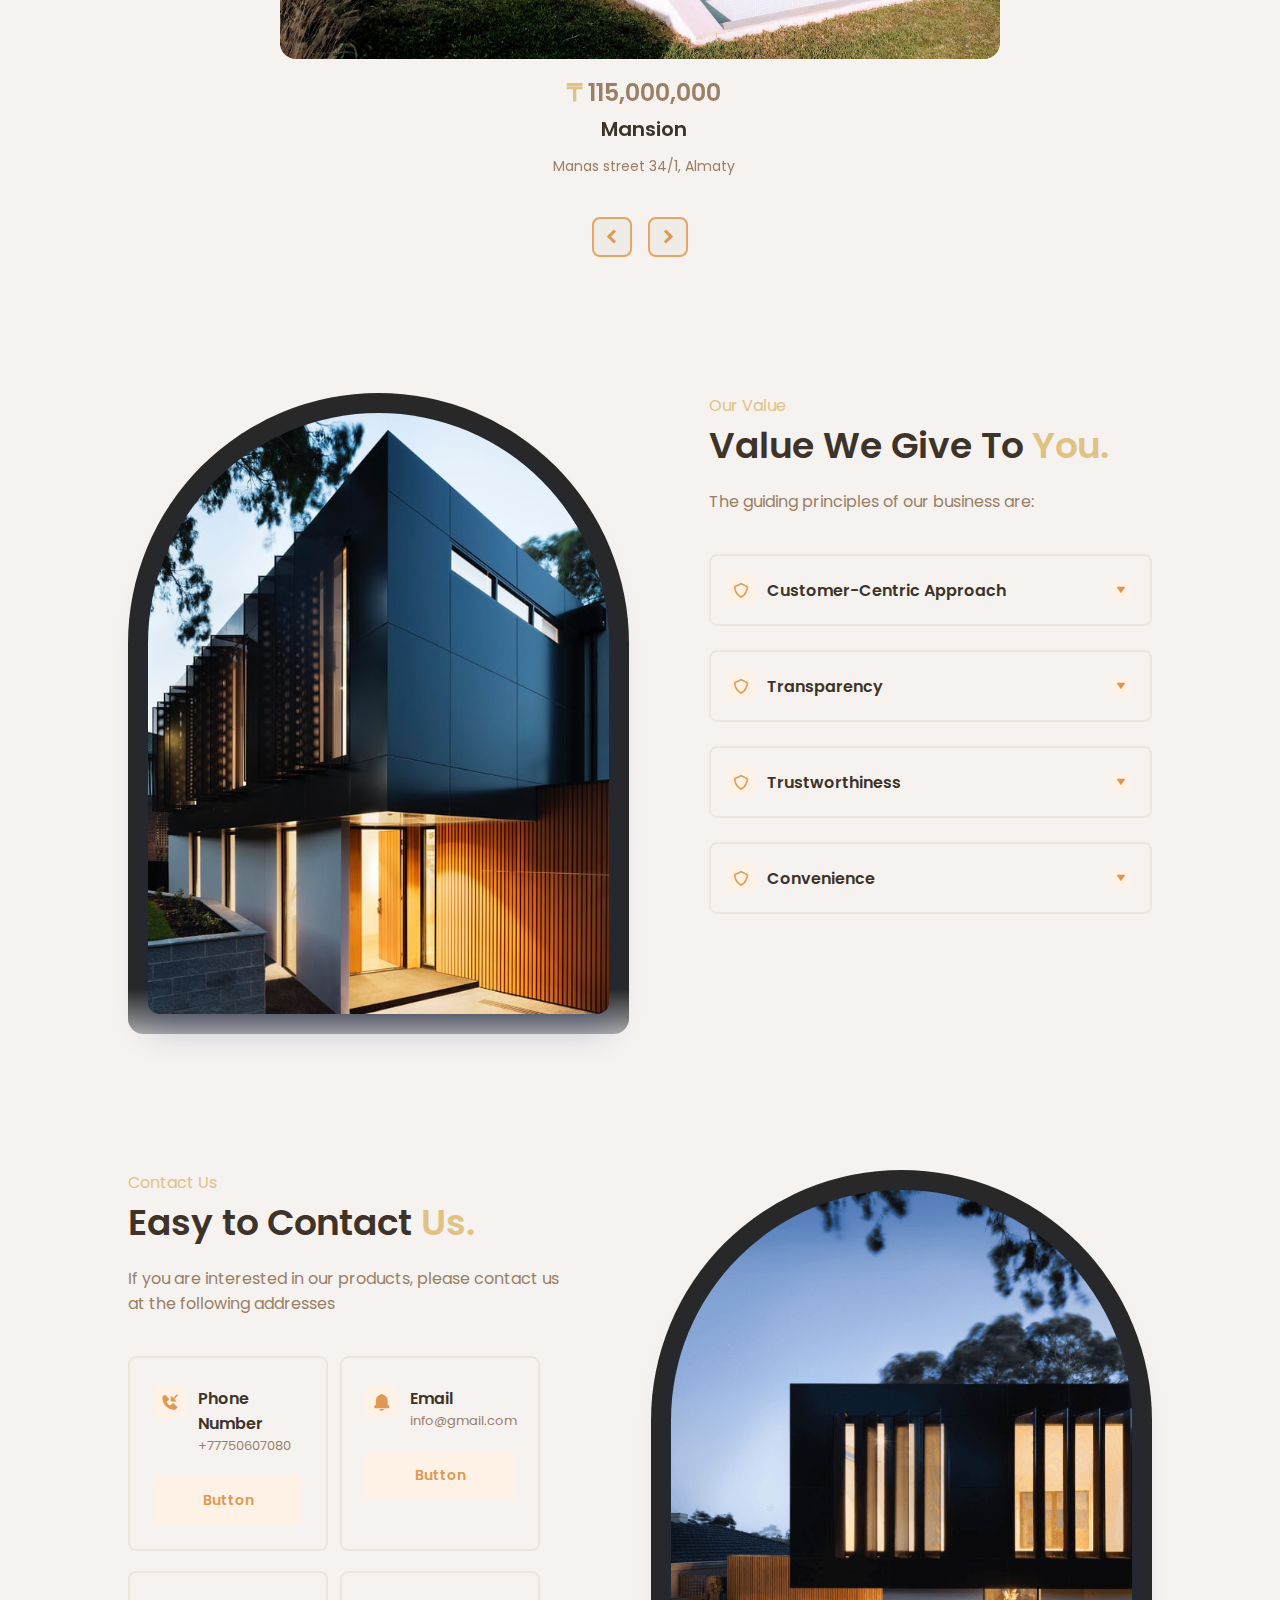
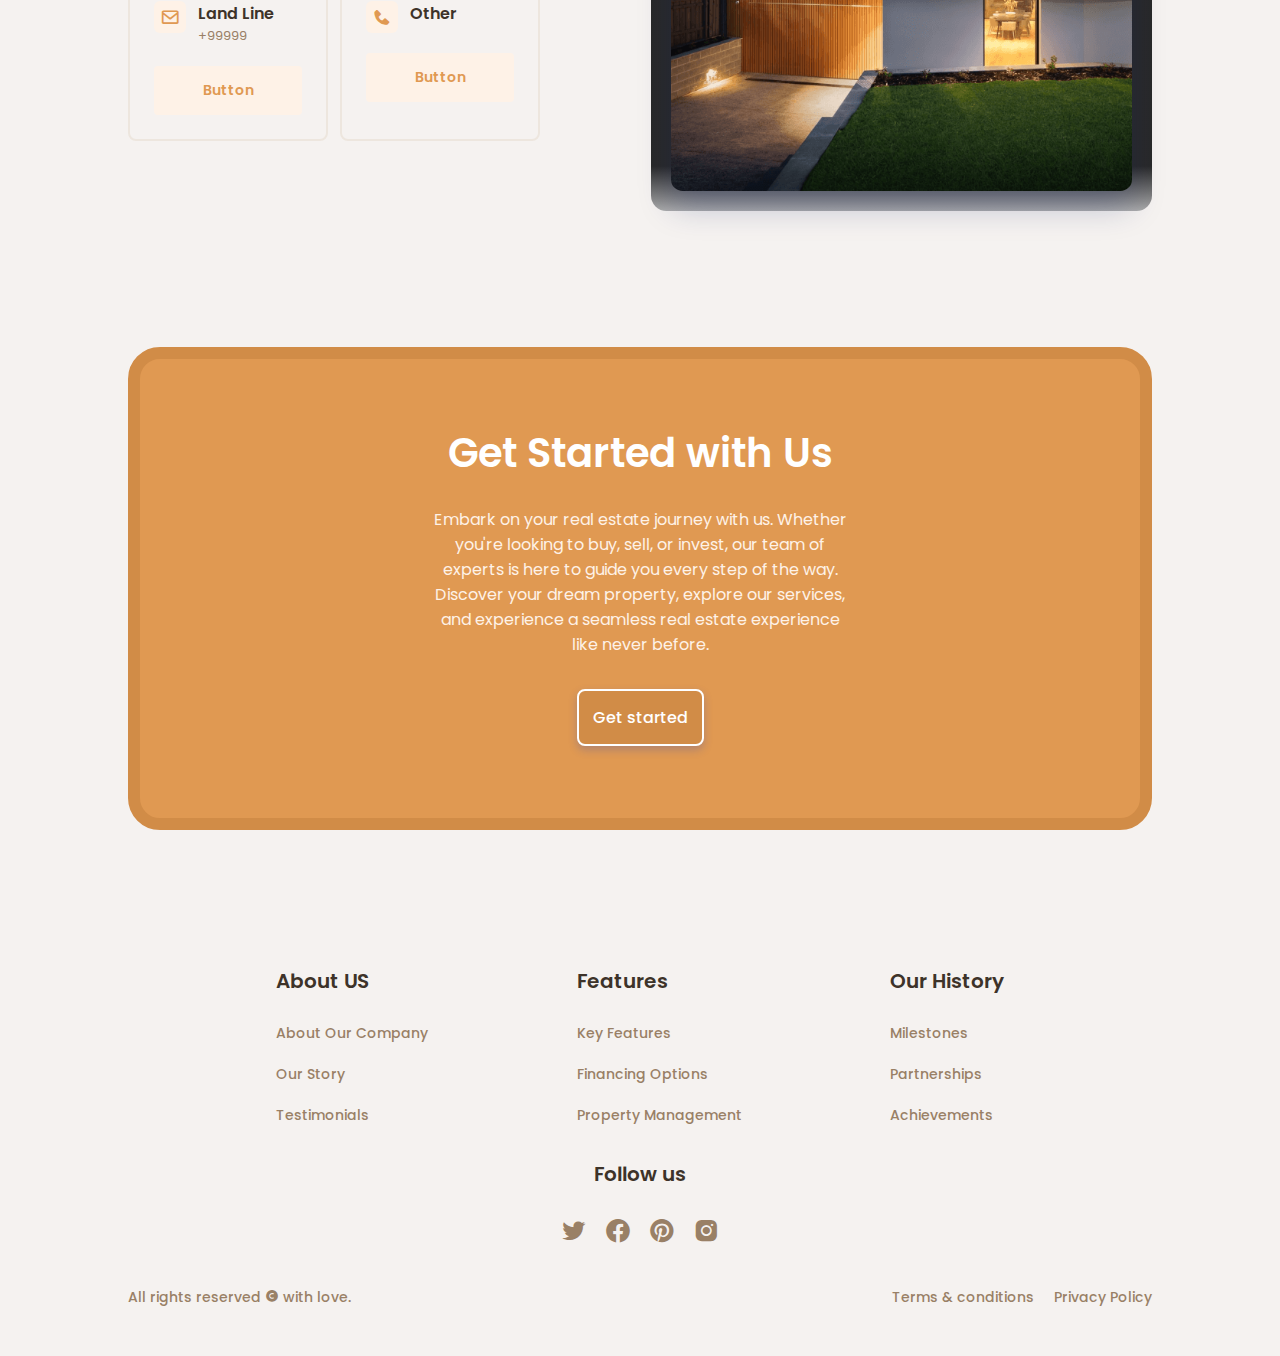
==== commit 68ac3323: "Add files via upload" ====
--- a/index.html
+++ b/index.html
@@ -110,7 +110,7 @@
 
                         <div>
                             <h1 class="home__value-number">
-                                28K<span>+</span>
+                                20
                             </h1>
                             <span class="home__value-description">
                                 Awards <br> Winning
@@ -145,10 +145,10 @@
                             <img class="popular__img" src="assets/img/popular1.jpg" alt="">
                             <div class="popular__data">
                                 <h2 class="popular__price">
-                                    <span>$</span>69,000.0
+                                    <span>₸</span> 115,000,000
                                 </h2>
                                 <h3 class="popular__title">
-                                    IITU
+                                    Mansion
                                 </h3>
                                 <p class="popular__description">
                                     Manas street 34/1, Almaty
@@ -160,13 +160,13 @@
                             <img class="popular__img" src="assets/img/popular2.jpg" alt="arrr">
                             <div class="popular__data">
                                 <h2 class="popular__price">
-                                    <span>$</span>69,000.0
+                                    <span>₸</span> 100,000,000
                                 </h2>
                                 <h3 class="popular__title">
-                                    IITU
+                                    Mansion
                                 </h3>
                                 <p class="popular__description">
-                                    Manas street 34/1, Almaty
+                                    Qanagat street 293, Aktobe
                                 </p>
                             </div>
                         </article>
@@ -175,13 +175,13 @@
                             <img class="popular__img" src="assets/img/popular3.jpg" alt="">
                             <div class="popular__data">
                                 <h2 class="popular__price">
-                                    <span>$</span>69,000.0
+                                    <span>₸</span> 110,000,000
                                 </h2>
                                 <h3 class="popular__title">
-                                    IITU
+                                    House
                                 </h3>
                                 <p class="popular__description">
-                                    Manas street 34/1, Almaty
+                                    Tauelsizdik street 90, Astana
                                 </p>
                             </div>
                         </article>
@@ -190,13 +190,13 @@
                             <img class="popular__img" src="assets/img/popular4.jpg" alt="">
                             <div class="popular__data">
                                 <h2 class="popular__price">
-                                    <span>$</span>69,000.0
+                                    <span>₸</span> 69,000,000
                                 </h2>
                                 <h3 class="popular__title">
-                                    IITU
+                                    House
                                 </h3>
                                 <p class="popular__description">
-                                    Manas street 34/1, Almaty
+                                    Abai avenue 20, Almaty
                                 </p>
                             </div>
                         </article>
@@ -205,13 +205,13 @@
                             <img class="popular__img" src="assets/img/popular5.jpg" alt="">
                             <div class="popular__data">
                                 <h2 class="popular__price">
-                                    <span>$</span>69,000.0
+                                    <span>₸</span> 90,000,000
                                 </h2>
                                 <h3 class="popular__title">
-                                    IITU
+                                    Mansion
                                 </h3>
                                 <p class="popular__description">
-                                    Manas street 34/1, Almaty
+                                    Abulkhair Khan avenue 75, Aktobe
                                 </p>
                             </div>
                         </article>
@@ -243,9 +243,7 @@
                         <span class="section__subtitle">Our Value</span>
                         <h2 class="section__title">Value We Give To <span>You.</span></h2>
                         <p class="value__description">
-                            Lorem, ipsum dolor sit amet od?
-                            Lorem, ipsum dolor sit amet od?
-                            Lorem, ipsum dolor sit amet od?
+                            The guiding principles of our business are:
                         </p>
                     </div>
 
@@ -255,7 +253,7 @@
                             <header class="value__accordion-header">
                                 <i class='bx bx-shield value__accordion-icon'></i>
                                 <h3 class="value__accordion-title">
-                                    Best Interest rates on the market
+                                    Customer-Centric Approach
                                 </h3>
                                 <div class="value__accordion-arrow">
                                     <i class='bx bxs-down-arrow'></i>
@@ -264,9 +262,7 @@
 
                             <div class="value__accordion-content">
                                 <p class="value__accordion-description">
-                                    Price we provide is lore Lorem ipsum, dolor sit
-                                    amet consectetur adipisicing elit. Consequatur
-                                    dolorem esse dignissimos
+                                    Personalized property recommendations based on user preferences.
                                 </p>
                             </div>
                         </div>
@@ -275,7 +271,7 @@
                             <header class="value__accordion-header">
                                 <i class='bx bx-shield value__accordion-icon'></i>
                                 <h3 class="value__accordion-title">
-                                    Best Interest rates on the market
+                                    Transparency
                                 </h3>
                                 <div class="value__accordion-arrow">
                                     <i class='bx bxs-down-arrow'></i>
@@ -284,9 +280,7 @@
 
                             <div class="value__accordion-content">
                                 <p class="value__accordion-description">
-                                    Price we provide is lore Lorem ipsum, dolor sit
-                                    amet consectetur adipisicing elit. Consequatur
-                                    dolorem esse dignissimos
+                                    Clear and detailed property listings with accurate descriptions, pricing, and terms.
                                 </p>
                             </div>
                         </div>
@@ -295,7 +289,7 @@
                             <header class="value__accordion-header">
                                 <i class='bx bx-shield value__accordion-icon'></i>
                                 <h3 class="value__accordion-title">
-                                    Best Interest rates on the market
+                                    Trustworthiness
                                 </h3>
                                 <div class="value__accordion-arrow">
                                     <!-- <i class='bx bxs-down-arrow'></i> -->
@@ -305,9 +299,7 @@
 
                             <div class="value__accordion-content">
                                 <p class="value__accordion-description">
-                                    Price we provide is lore Lorem ipsum, dolor sit
-                                    amet consectetur adipisicing elit. Consequatur
-                                    dolorem esse dignissimos
+                                    Verified property listings to reduce scams and ensure quality.
                                 </p>
                             </div>
                         </div>
@@ -316,7 +308,7 @@
                             <header class="value__accordion-header">
                                 <i class='bx bx-shield value__accordion-icon'></i>
                                 <h3 class="value__accordion-title">
-                                    Best Interest rates on the market
+                                    Convenience
                                 </h3>
                                 <div class="value__accordion-arrow">
                                     <!-- <i class='bx bxs-down-arrow'></i> -->
@@ -326,9 +318,7 @@
 
                             <div class="value__accordion-content">
                                 <p class="value__accordion-description">
-                                    Price we provide is lore Lorem ipsum, dolor sit
-                                    amet consectetur adipisicing elit. Consequatur
-                                    dolorem esse dignissimos
+                                    Integrated features like appointment scheduling and online application submission.
                                 </p>
                             </div>
                         </div>
@@ -359,7 +349,7 @@
                             Easy to Contact <span>Us.</span>
                         </h2>
                         <p class="contact__description">
-                            If you liked this website please contact at Lorem ipsum dolor sit amet.
+                            If you are interested in our products, please contact us at the following addresses
                         </p>
                     </div>
 
@@ -373,7 +363,7 @@
                                     </h3>
 
                                     <p class="contact__card-description">
-                                        Lorem ipsum dolor sit.
+                                        +77750607080
                                     </p>
                                 </div>
                             </div>
@@ -390,7 +380,7 @@
                                     </h3>
 
                                     <p class="contact__card-description">
-                                        Lorem ipsum dolor sit amet, consectetur.
+                                        info@gmail.com
                                     </p>
                                 </div>
                             </div>
@@ -407,7 +397,7 @@
                                     </h3>
 
                                     <p class="contact__card-description">
-                                        Accusantium qui in repudiandae unde
+                                        +99999
                                     </p>
                                 </div>
                             </div>
@@ -424,7 +414,7 @@
                                     </h3>
 
                                     <p class="contact__card-description">
-                                        Accusantium qui in repudiandae unde
+
                                     </p>
                                 </div>
                             </div>
@@ -455,38 +445,10 @@
         </section>
     </main>
 
-            <!--==================== LOGOS ====================-->
-            <!-- <section class="logos section">
-                <div class="logos__container container grid">
-                    <div class="logos__img">
-                        <img src="assets/img/logo1.png" alt="">
-                    </div>
-                    <div class="logos__img">
-                        <img src="assets/img/logo2.png" alt="">
-                    </div>
-                    <div class="logos__img">
-                        <img src="assets/img/logo3.png" alt="">
-                    </div>
-                    <div class="logos__img">
-                        <img src="assets/img/logo4.png" alt="">
-                    </div>
-                </div>
-            </section> -->
-
     <!--==================== FOOTER ====================-->
     <footer class="footer section">
         <div class="footer__container container">
-            <!-- <div class="links__intro">
-                <a href="" class="footer__logo">
-                    <i class='bx bxs-building-house bx-flashing' ></i>
-                </a>
-                <p class="footer__description">
-                    Stay in touch
-                </p>
-            </div> -->
-
             <div class="footer__content">
-
                 <div>
                     <h3 class="footer__title">
                         About US
@@ -580,9 +542,7 @@
                 <a href="#" class='popup-enabled'>Privacy Policy</a>
             </div>
         </div>
-
     </footer>
-
 
     <!--========== SCROLL UP ==========-->
     <a href="" class="scrollup" id="scroll-up">
@@ -597,9 +557,7 @@
 
     <script src="https://cdn.jsdelivr.net/npm/swiper@10/swiper-bundle.min.js"></script>
 
-
     <!--=============== MAIN JS ===============-->
     <script src="assets/js/main.js"></script>
 </body>
-
 </html>--- a/assets/css/styles.css
+++ b/assets/css/styles.css
@@ -120,18 +120,6 @@
   --container-color: hsl(30, 16%, 12%);
 
 }
-
-/*========== 
-    Color changes in some parts of 
-    the website, in dark theme 
-==========*/
-
-/* .dark-theme .home__search,
-.dark-theme .swiper-button-next,
-.swiper-button-prev {
-  border: 3px solid var(--border-color);
-} */
-
 .dark-theme .nav__menu,
 .dark-theme .home__img,
 .dark-theme .popular__card:hover,
